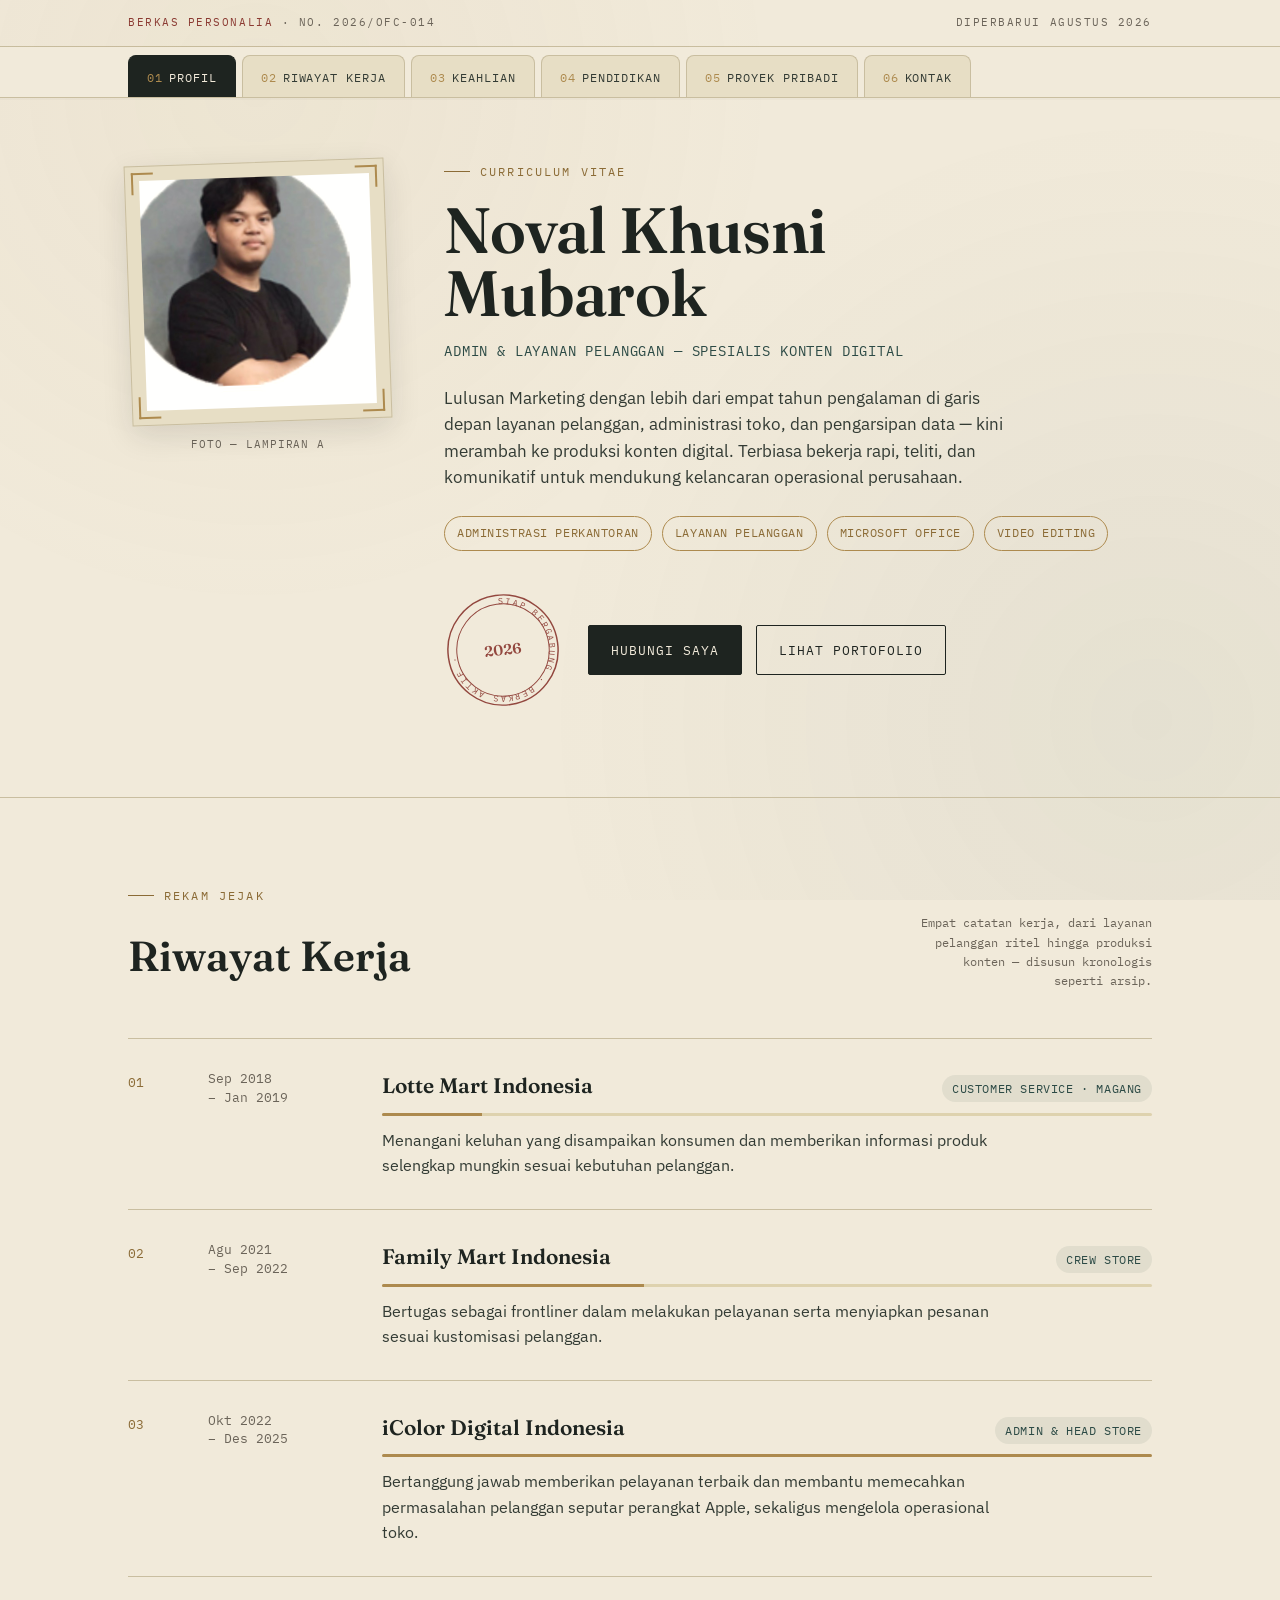
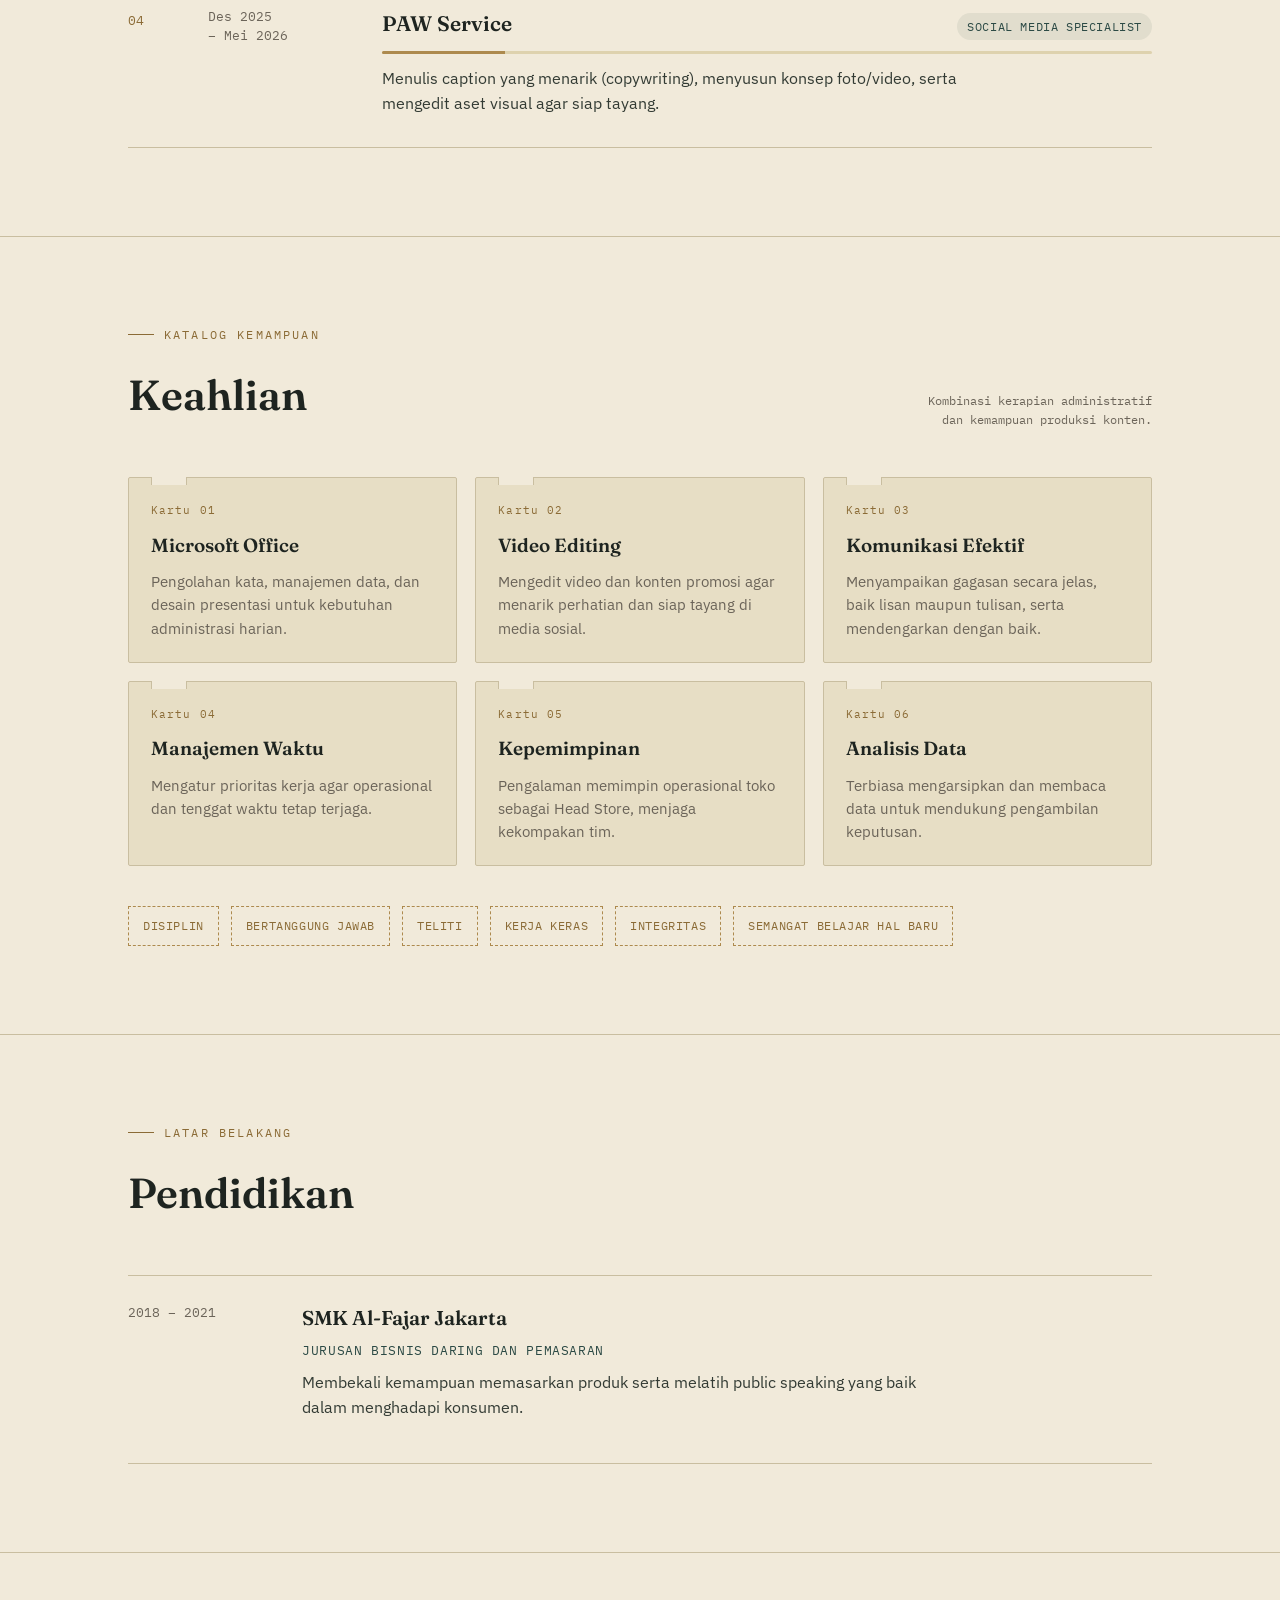
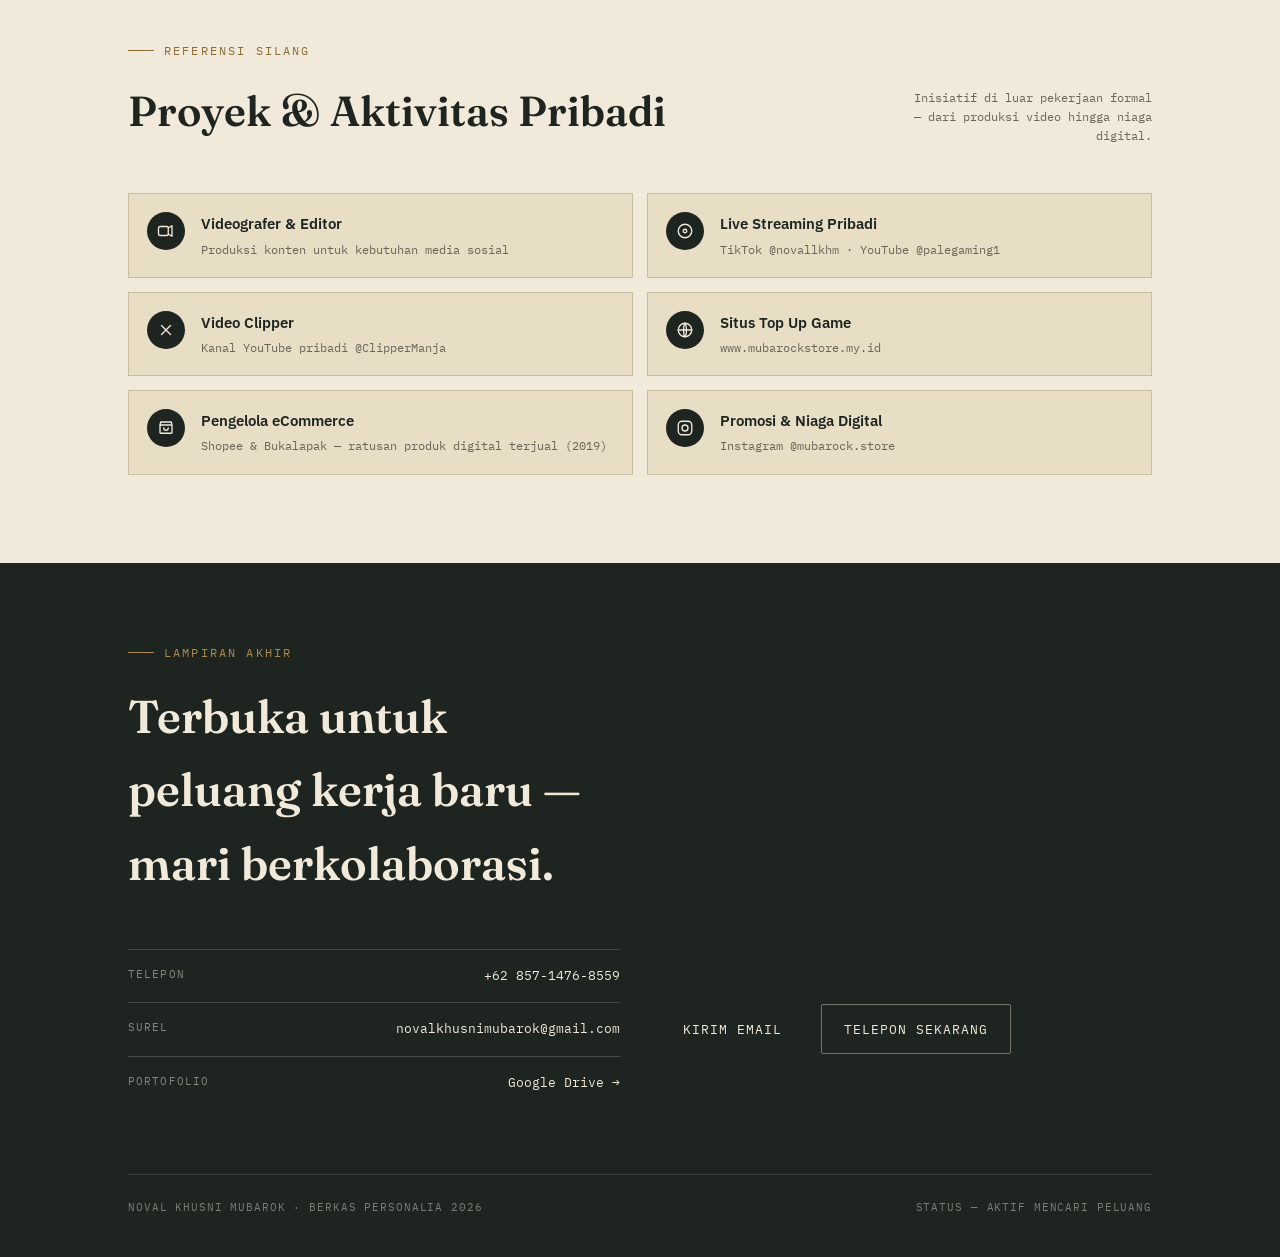
==== index.html @ 86406332 "Add files via upload" ====
<!DOCTYPE html>
<html lang="id">
<head>
<meta charset="UTF-8">
<meta name="viewport" content="width=device-width, initial-scale=1.0">
<title>Noval Khusni Mubarok — Berkas Personalia</title>
<link rel="preconnect" href="https://fonts.googleapis.com">
<link rel="preconnect" href="https://fonts.gstatic.com" crossorigin>
<link href="https://fonts.googleapis.com/css2?family=Fraunces:ital,opsz,wght@0,9..144,300;0,9..144,450;0,9..144,600;0,9..144,700;1,9..144,450;1,9..144,600&family=IBM+Plex+Mono:wght@400;500;600&family=IBM+Plex+Sans:wght@400;500;600;700&display=swap" rel="stylesheet">
<link rel="stylesheet" href="style.css">
</head>
<body>

<div class="filehead">
  <div class="wrap">
    <div class="tag-left"><span>Berkas Personalia</span> · No. 2026/OFC-014</div>
    <div>Diperbarui Agustus 2026</div>
  </div>
</div>

<nav class="tabs" id="tabsNav">
  <div class="wrap">
    <a href="#profil" class="tab active" data-target="profil"><span class="num">01</span>Profil</a>
    <a href="#riwayat" class="tab" data-target="riwayat"><span class="num">02</span>Riwayat Kerja</a>
    <a href="#keahlian" class="tab" data-target="keahlian"><span class="num">03</span>Keahlian</a>
    <a href="#pendidikan" class="tab" data-target="pendidikan"><span class="num">04</span>Pendidikan</a>
    <a href="#proyek" class="tab" data-target="proyek"><span class="num">05</span>Proyek Pribadi</a>
    <a href="#kontak" class="tab" data-target="kontak"><span class="num">06</span>Kontak</a>
  </div>
</nav>

<main>

  <!-- ===== PROFIL / HERO ===== -->
  <section id="profil" class="hero">
    <div class="wrap">
      <div class="grid">
        <div class="reveal is-visible">
          <div class="photo-mount">
            <img src="photo.jpg" alt="Foto Noval Khusni Mubarok">
            <span class="corner tl"></span><span class="corner tr"></span>
            <span class="corner bl"></span><span class="corner br"></span>
          </div>
          <div class="photo-caption">Foto — Lampiran A</div>
        </div>
        <div>
          <div class="eyebrow">Curriculum Vitae</div>
          <h1>Noval Khusni<br>Mubarok</h1>
          <div class="role">Admin &amp; Layanan Pelanggan — Spesialis Konten Digital</div>
          <p class="bio">Lulusan Marketing dengan lebih dari empat tahun pengalaman di garis depan layanan pelanggan, administrasi toko, dan pengarsipan data — kini merambah ke produksi konten digital. Terbiasa bekerja rapi, teliti, dan komunikatif untuk mendukung kelancaran operasional perusahaan.</p>
          <div class="chip-row">
            <span class="chip">Administrasi Perkantoran</span>
            <span class="chip">Layanan Pelanggan</span>
            <span class="chip">Microsoft Office</span>
            <span class="chip">Video Editing</span>
          </div>
          <div class="hero-foot">
            <svg class="stamp" viewBox="0 0 120 120">
              <circle cx="60" cy="60" r="56" stroke-width="1.5"></circle>
              <circle cx="60" cy="60" r="47" stroke-width="1"></circle>
              <path id="curve" d="M 60,13 A 47,47 0 1 1 59.9,13" fill="none"></path>
              <text><textPath href="#curve" startOffset="2">SIAP BERGABUNG · BERKAS AKTIF ·</textPath></text>
              <text x="60" y="65" text-anchor="middle" class="center-txt">2026</text>
            </svg>
            <div style="display:flex; gap:14px; flex-wrap:wrap;">
              <a class="btn" href="#kontak">Hubungi Saya</a>
              <a class="btn ghost" href="https://drive.google.com/drive/folders/1GbM7KE7v0NohRCS1TluLR4xJBZ6TYh8P" target="_blank" rel="noopener">Lihat Portofolio</a>
            </div>
          </div>
        </div>
      </div>
    </div>
  </section>

  <!-- ===== RIWAYAT KERJA ===== -->
  <section id="riwayat">
    <div class="wrap">
      <div class="sec-head reveal">
        <div>
          <div class="eyebrow">Rekam Jejak</div>
          <h2>Riwayat Kerja</h2>
        </div>
        <div class="sec-note">Empat catatan kerja, dari layanan pelanggan ritel hingga produksi konten — disusun kronologis seperti arsip.</div>
      </div>

      <div class="ledger">
        <div class="entry reveal" style="--w:13%">
          <div class="idx">01</div>
          <div class="when">Sep 2018<br>–&nbsp;Jan 2019</div>
          <div>
            <div class="role-line">
              <h3>Lotte Mart Indonesia</h3>
              <span class="org">Customer Service · Magang</span>
            </div>
            <div class="bar"><i></i></div>
            <p>Menangani keluhan yang disampaikan konsumen dan memberikan informasi produk selengkap mungkin sesuai kebutuhan pelanggan.</p>
          </div>
        </div>

        <div class="entry reveal" style="--w:34%">
          <div class="idx">02</div>
          <div class="when">Agu 2021<br>–&nbsp;Sep 2022</div>
          <div>
            <div class="role-line">
              <h3>Family Mart Indonesia</h3>
              <span class="org">Crew Store</span>
            </div>
            <div class="bar"><i></i></div>
            <p>Bertugas sebagai frontliner dalam melakukan pelayanan serta menyiapkan pesanan sesuai kustomisasi pelanggan.</p>
          </div>
        </div>

        <div class="entry reveal" style="--w:100%">
          <div class="idx">03</div>
          <div class="when">Okt 2022<br>–&nbsp;Des 2025</div>
          <div>
            <div class="role-line">
              <h3>iColor Digital Indonesia</h3>
              <span class="org">Admin &amp; Head Store</span>
            </div>
            <div class="bar"><i></i></div>
            <p>Bertanggung jawab memberikan pelayanan terbaik dan membantu memecahkan permasalahan pelanggan seputar perangkat Apple, sekaligus mengelola operasional toko.</p>
          </div>
        </div>

        <div class="entry reveal" style="--w:16%">
          <div class="idx">04</div>
          <div class="when">Des 2025<br>–&nbsp;Mei 2026</div>
          <div>
            <div class="role-line">
              <h3>PAW Service</h3>
              <span class="org">Social Media Specialist</span>
            </div>
            <div class="bar"><i></i></div>
            <p>Menulis caption yang menarik (copywriting), menyusun konsep foto/video, serta mengedit aset visual agar siap tayang.</p>
          </div>
        </div>
      </div>
    </div>
  </section>

  <!-- ===== KEAHLIAN ===== -->
  <section id="keahlian">
    <div class="wrap">
      <div class="sec-head reveal">
        <div>
          <div class="eyebrow">Katalog Kemampuan</div>
          <h2>Keahlian</h2>
        </div>
        <div class="sec-note">Kombinasi kerapian administratif dan kemampuan produksi konten.</div>
      </div>

      <div class="catalog">
        <div class="card reveal"><div class="n">Kartu 01</div><h3>Microsoft Office</h3><p>Pengolahan kata, manajemen data, dan desain presentasi untuk kebutuhan administrasi harian.</p></div>
        <div class="card reveal"><div class="n">Kartu 02</div><h3>Video Editing</h3><p>Mengedit video dan konten promosi agar menarik perhatian dan siap tayang di media sosial.</p></div>
        <div class="card reveal"><div class="n">Kartu 03</div><h3>Komunikasi Efektif</h3><p>Menyampaikan gagasan secara jelas, baik lisan maupun tulisan, serta mendengarkan dengan baik.</p></div>
        <div class="card reveal"><div class="n">Kartu 04</div><h3>Manajemen Waktu</h3><p>Mengatur prioritas kerja agar operasional dan tenggat waktu tetap terjaga.</p></div>
        <div class="card reveal"><div class="n">Kartu 05</div><h3>Kepemimpinan</h3><p>Pengalaman memimpin operasional toko sebagai Head Store, menjaga kekompakan tim.</p></div>
        <div class="card reveal"><div class="n">Kartu 06</div><h3>Analisis Data</h3><p>Terbiasa mengarsipkan dan membaca data untuk mendukung pengambilan keputusan.</p></div>
      </div>

      <div class="traits reveal" style="margin-top:40px;">
        <span class="trait">Disiplin</span>
        <span class="trait">Bertanggung Jawab</span>
        <span class="trait">Teliti</span>
        <span class="trait">Kerja Keras</span>
        <span class="trait">Integritas</span>
        <span class="trait">Semangat Belajar Hal Baru</span>
      </div>
    </div>
  </section>

  <!-- ===== PENDIDIKAN ===== -->
  <section id="pendidikan">
    <div class="wrap">
      <div class="sec-head reveal">
        <div>
          <div class="eyebrow">Latar Belakang</div>
          <h2>Pendidikan</h2>
        </div>
      </div>
      <div class="edu reveal">
        <div class="when">2018 – 2021</div>
        <div>
          <h3>SMK Al-Fajar Jakarta</h3>
          <div class="major">Jurusan Bisnis Daring dan Pemasaran</div>
          <p>Membekali kemampuan memasarkan produk serta melatih public speaking yang baik dalam menghadapi konsumen.</p>
        </div>
      </div>
    </div>
  </section>

  <!-- ===== PROYEK PRIBADI ===== -->
  <section id="proyek">
    <div class="wrap">
      <div class="sec-head reveal">
        <div>
          <div class="eyebrow">Referensi Silang</div>
          <h2>Proyek &amp; Aktivitas Pribadi</h2>
        </div>
        <div class="sec-note">Inisiatif di luar pekerjaan formal — dari produksi video hingga niaga digital.</div>
      </div>

      <div class="rolodex">
        <div class="ref reveal">
          <div class="ic"><svg viewBox="0 0 24 24" stroke-width="1.8"><path d="M15 8l5-3v14l-5-3M4 6h9a2 2 0 0 1 2 2v8a2 2 0 0 1-2 2H4a2 2 0 0 1-2-2V8a2 2 0 0 1 2-2Z" stroke-linecap="round" stroke-linejoin="round"/></svg></div>
          <div class="body"><b>Videografer &amp; Editor</b><span>Produksi konten untuk kebutuhan media sosial</span></div>
        </div>
        <div class="ref reveal">
          <div class="ic"><svg viewBox="0 0 24 24" stroke-width="1.8"><circle cx="12" cy="12" r="9"/><circle cx="12" cy="12" r="2.4" fill="currentColor"/></svg></div>
          <div class="body"><b>Live Streaming Pribadi</b><span>TikTok @novallkhm · YouTube @palegaming1</span></div>
        </div>
        <div class="ref reveal">
          <div class="ic"><svg viewBox="0 0 24 24" stroke-width="1.8"><path d="M6 6l12 12M18 6L6 18" stroke-linecap="round"/></svg></div>
          <div class="body"><b>Video Clipper</b><span>Kanal YouTube pribadi @ClipperManja</span></div>
        </div>
        <div class="ref reveal">
          <div class="ic"><svg viewBox="0 0 24 24" stroke-width="1.8"><circle cx="12" cy="12" r="9"/><path d="M3 12h18M12 3c2.5 2.7 2.5 15.3 0 18M12 3c-2.5 2.7-2.5 15.3 0 18" stroke-linecap="round"/></svg></div>
          <div class="body"><b>Situs Top Up Game</b><span>www.mubarockstore.my.id</span></div>
        </div>
        <div class="ref reveal">
          <div class="ic"><svg viewBox="0 0 24 24" stroke-width="1.8"><path d="M4 8l1-4h14l1 4M4 8h16M4 8v10a1 1 0 0 0 1 1h14a1 1 0 0 0 1-1V8M9 12a3 3 0 0 0 6 0" stroke-linecap="round" stroke-linejoin="round"/></svg></div>
          <div class="body"><b>Pengelola eCommerce</b><span>Shopee &amp; Bukalapak — ratusan produk digital terjual (2019)</span></div>
        </div>
        <div class="ref reveal">
          <div class="ic"><svg viewBox="0 0 24 24" stroke-width="1.8"><rect x="3" y="3" width="18" height="18" rx="5"/><circle cx="12" cy="12" r="4"/><circle cx="17.2" cy="6.8" r="1" fill="currentColor" stroke="none"/></svg></div>
          <div class="body"><b>Promosi &amp; Niaga Digital</b><span>Instagram @mubarock.store</span></div>
        </div>
      </div>
    </div>
  </section>

</main>

<!-- ===== FOOTER / KONTAK ===== -->
<footer id="kontak">
  <div class="wrap">
    <div class="eyebrow">Lampiran Akhir</div>
    <h2>Terbuka untuk peluang kerja baru — mari berkolaborasi.</h2>

    <div class="contact-grid">
      <div>
        <div class="cline"><span>Telepon</span><a href="tel:+628574768559">+62 857-1476-8559</a></div>
        <div class="cline"><span>Surel</span><a href="mailto:novalkhusnimubarok@gmail.com">novalkhusnimubarok@gmail.com</a></div>
        <div class="cline"><span>Portofolio</span><a href="https://drive.google.com/drive/folders/1GbM7KE7v0NohRCS1TluLR4xJBZ6TYh8P" target="_blank" rel="noopener">Google Drive →</a></div>
      </div>
      <div style="display:flex; align-items:center; justify-content:flex-start; gap:16px; flex-wrap:wrap;">
        <a class="btn" href="mailto:novalkhusnimubarok@gmail.com">Kirim Email</a>
        <a class="btn ghost" href="tel:+628574768559">Telepon Sekarang</a>
      </div>
    </div>

    <div class="bottom-bar">
      <span>Noval Khusni Mubarok · Berkas Personalia 2026</span>
      <span>Status — Aktif Mencari Peluang</span>
    </div>
  </div>
</footer>


<script src="app.js"></script>

</body>
</html>
---- style.css ----
:root{
    --ink:#1E2420;
    --ink-soft:#333B34;
    --paper:#F1EADA;
    --paper-2:#E7DEC5;
    --paper-3:#DED2AE;
    --brass:#AD8A4E;
    --brass-dark:#8B6B36;
    --teal:#2C4A45;
    --stamp:#8B3A32;
    --line:#C9BEA0;
    --muted:#6B6459;
    --shadow: 0 10px 30px rgba(30,36,32,0.12);
  }

  *{box-sizing:border-box;}
  html{scroll-behavior:smooth;}
  @media (prefers-reduced-motion: reduce){
    html{scroll-behavior:auto;}
    *{animation-duration:0.01ms !important; animation-iteration-count:1 !important; transition-duration:0.01ms !important;}
  }

  body{
    margin:0;
    background:var(--paper);
    color:var(--ink);
    font-family:'IBM Plex Sans', sans-serif;
    font-size:16px;
    line-height:1.6;
    -webkit-font-smoothing:antialiased;
  }

  a{color:inherit;}
  ::selection{background:var(--brass); color:var(--paper);}

  a:focus-visible, button:focus-visible, .tab:focus-visible{
    outline:2px solid var(--stamp);
    outline-offset:3px;
    border-radius:2px;
  }

  /* faint paper texture */
  body::before{
    content:"";
    position:fixed; inset:0;
    background-image:
      radial-gradient(circle at 20% 10%, rgba(173,138,78,0.06), transparent 40%),
      radial-gradient(circle at 90% 80%, rgba(44,74,69,0.06), transparent 45%);
    pointer-events:none;
    z-index:0;
  }

  .wrap{max-width:1080px; margin:0 auto; padding:0 28px; position:relative; z-index:1;}

  /* ===== Header / file strip ===== */
  .filehead{
    border-bottom:1px solid var(--line);
    font-family:'IBM Plex Mono', monospace;
    font-size:11px;
    letter-spacing:0.14em;
    text-transform:uppercase;
    color:var(--muted);
    padding:14px 0;
  }
  .filehead .wrap{display:flex; justify-content:space-between; align-items:center; gap:16px; flex-wrap:wrap;}
  .filehead .tag-left span{color:var(--stamp);}

  /* ===== Sticky folder-tab nav ===== */
  nav.tabs{
    position:sticky; top:0; z-index:50;
    background:var(--paper);
    border-bottom:1px solid var(--line);
    box-shadow:0 2px 0 rgba(0,0,0,0.02);
  }
  nav.tabs .wrap{
    display:flex; gap:6px; overflow-x:auto; padding-top:0;
    scrollbar-width:thin;
  }
  nav.tabs .wrap::-webkit-scrollbar{height:4px;}
  nav.tabs .wrap::-webkit-scrollbar-thumb{background:var(--paper-3);}

  .tab{
    position:relative;
    flex:0 0 auto;
    font-family:'IBM Plex Mono', monospace;
    font-size:12px;
    letter-spacing:0.08em;
    text-transform:uppercase;
    text-decoration:none;
    color:var(--ink-soft);
    background:var(--paper-2);
    padding:12px 18px 10px;
    border-radius:8px 8px 0 0;
    border:1px solid var(--line);
    border-bottom:none;
    margin-top:8px;
    transition:background .25s ease, color .25s ease, transform .2s ease;
    white-space:nowrap;
  }
  .tab:hover{background:var(--paper-3); transform:translateY(-2px);}
  .tab.active{
    background:var(--ink);
    color:var(--paper);
    border-color:var(--ink);
  }
  .tab .num{color:var(--brass); margin-right:6px;}
  .tab.active .num{color:var(--brass);}

  section{padding:88px 0; position:relative; border-bottom:1px solid var(--line);}
  section:last-of-type{border-bottom:none;}

  .eyebrow{
    font-family:'IBM Plex Mono', monospace;
    font-size:12px;
    letter-spacing:0.18em;
    text-transform:uppercase;
    color:var(--brass-dark);
    display:flex; align-items:center; gap:10px;
    margin-bottom:18px;
  }
  .eyebrow::before{
    content:"";
    width:26px; height:1px; background:var(--brass-dark);
  }

  h1,h2,h3{font-family:'Fraunces', serif; font-weight:600; margin:0; color:var(--ink);}

  /* ===== HERO ===== */
  .hero{padding-top:64px;}
  .hero .grid{
    display:grid;
    grid-template-columns:260px 1fr;
    gap:56px;
    align-items:start;
  }
  .photo-mount{
    position:relative;
    width:100%;
    aspect-ratio:1/1;
    background:var(--paper-2);
    padding:14px;
    border:1px solid var(--line);
    box-shadow:var(--shadow);
    transform:rotate(-2deg);
  }
  .photo-mount img{
    width:100%; height:100%; object-fit:cover;
    display:block;
    filter:sepia(8%) saturate(92%);
  }
  .corner{
    position:absolute; width:22px; height:22px;
    border-color:var(--brass);
  }
  .corner.tl{top:6px; left:6px; border-top:2px solid var(--brass); border-left:2px solid var(--brass);}
  .corner.tr{top:6px; right:6px; border-top:2px solid var(--brass); border-right:2px solid var(--brass);}
  .corner.bl{bottom:6px; left:6px; border-bottom:2px solid var(--brass); border-left:2px solid var(--brass);}
  .corner.br{bottom:6px; right:6px; border-bottom:2px solid var(--brass); border-right:2px solid var(--brass);}
  .photo-caption{
    margin-top:14px;
    font-family:'IBM Plex Mono', monospace;
    font-size:11px;
    letter-spacing:0.08em;
    color:var(--muted);
    text-align:center;
    text-transform:uppercase;
  }

  .hero h1{
    font-size:clamp(40px, 6vw, 64px);
    line-height:0.98;
    letter-spacing:-0.01em;
  }
  .hero .role{
    font-family:'IBM Plex Mono', monospace;
    font-size:14px;
    letter-spacing:0.06em;
    color:var(--teal);
    margin-top:16px;
    text-transform:uppercase;
  }
  .hero .bio{
    margin-top:22px;
    max-width:56ch;
    color:var(--ink-soft);
    font-size:16.5px;
  }
  .chip-row{display:flex; flex-wrap:wrap; gap:10px; margin-top:26px;}
  .chip{
    font-family:'IBM Plex Mono', monospace;
    font-size:11.5px;
    letter-spacing:0.05em;
    text-transform:uppercase;
    border:1px solid var(--brass);
    color:var(--brass-dark);
    padding:7px 12px;
    border-radius:999px;
  }

  .hero-foot{
    margin-top:40px;
    display:flex;
    align-items:center;
    gap:26px;
    flex-wrap:wrap;
  }
  .stamp{
    width:118px; height:118px;
    flex:0 0 auto;
    transform:rotate(-8deg);
    opacity:0.92;
  }
  .stamp text{
    font-family:'IBM Plex Mono', monospace;
    font-size:8.6px;
    letter-spacing:2px;
    fill:var(--stamp);
    text-transform:uppercase;
  }
  .stamp circle{fill:none; stroke:var(--stamp); }
  .stamp .center-txt{
    font-family:'Fraunces', serif;
    font-size:15px;
    font-weight:600;
    text-transform:none;
    letter-spacing:0;
  }

  .btn{
    display:inline-flex;
    align-items:center;
    gap:10px;
    background:var(--ink);
    color:var(--paper) !important;
    text-decoration:none;
    padding:14px 22px;
    font-family:'IBM Plex Mono', monospace;
    font-size:12.5px;
    letter-spacing:0.08em;
    text-transform:uppercase;
    border-radius:2px;
    transition:background .25s ease, transform .2s ease;
    border:1px solid var(--ink);
  }
  .btn:hover{background:var(--teal); border-color:var(--teal); transform:translateY(-2px);}
  .btn.ghost{
    background:transparent; color:var(--ink) !important; border:1px solid var(--ink);
  }
  .btn.ghost:hover{background:var(--ink); color:var(--paper) !important;}

  /* ===== reveal-on-scroll ===== */
  .reveal{opacity:0; transform:translateY(18px); transition:opacity .6s ease, transform .6s ease;}
  .reveal.is-visible{opacity:1; transform:translateY(0);}

  /* ===== Section headers ===== */
  .sec-head{display:flex; justify-content:space-between; align-items:flex-end; gap:24px; margin-bottom:48px; flex-wrap:wrap;}
  .sec-head h2{font-size:clamp(30px,4vw,42px);}
  .sec-note{font-family:'IBM Plex Mono', monospace; font-size:12px; color:var(--muted); max-width:34ch; text-align:right;}

  /* ===== Ledger / timeline ===== */
  .ledger{border-top:1px solid var(--line);}
  .entry{
    display:grid;
    grid-template-columns:56px 150px 1fr;
    gap:24px;
    padding:30px 0;
    border-bottom:1px solid var(--line);
    align-items:start;
  }
  .entry .idx{
    font-family:'IBM Plex Mono', monospace;
    font-size:13px;
    color:var(--brass-dark);
    padding-top:4px;
  }
  .entry .when{
    font-family:'IBM Plex Mono', monospace;
    font-size:12.5px;
    color:var(--muted);
    line-height:1.5;
  }
  .entry .bar{
    height:3px; background:var(--paper-3); margin-top:10px; border-radius:2px; overflow:hidden;
  }
  .entry .bar i{
    display:block; height:100%; background:var(--brass);
    width:0%; transition:width 1s ease .1s;
  }
  .entry.is-visible .bar i{ width:var(--w); }
  .entry .role-line{display:flex; justify-content:space-between; gap:16px; flex-wrap:wrap; align-items:baseline;}
  .entry h3{font-size:21px; font-weight:600;}
  .entry .org{
    font-family:'IBM Plex Mono', monospace;
    font-size:12px; letter-spacing:0.05em; text-transform:uppercase;
    color:var(--teal);
    background:rgba(44,74,69,0.08);
    padding:4px 10px;
    border-radius:999px;
    white-space:nowrap;
  }
  .entry p{margin:12px 0 0; color:var(--ink-soft); max-width:62ch;}

  /* ===== Skills catalog ===== */
  .catalog{
    display:grid;
    grid-template-columns:repeat(3, 1fr);
    gap:18px;
  }
  .card{
    background:var(--paper-2);
    border:1px solid var(--line);
    border-radius:2px;
    padding:24px 22px 22px;
    position:relative;
  }
  .card::before{
    content:"";
    position:absolute; top:-1px; left:22px;
    width:34px; height:8px;
    background:var(--paper);
    border-left:1px solid var(--line);
    border-right:1px solid var(--line);
  }
  .card .n{
    font-family:'IBM Plex Mono', monospace;
    font-size:11px; color:var(--brass-dark); letter-spacing:0.1em;
  }
  .card h3{font-size:19px; margin-top:10px; font-weight:600;}
  .card p{margin:10px 0 0; font-size:14.5px; color:var(--muted);}

  /* ===== Education ===== */
  .edu{
    display:grid;
    grid-template-columns:150px 1fr;
    gap:24px;
    padding:26px 0;
    border-top:1px solid var(--line);
    border-bottom:1px solid var(--line);
  }
  .edu .when{font-family:'IBM Plex Mono', monospace; font-size:12.5px; color:var(--muted);}
  .edu h3{font-size:20px;}
  .edu .major{color:var(--teal); font-family:'IBM Plex Mono', monospace; font-size:12.5px; text-transform:uppercase; letter-spacing:0.05em; margin-top:6px;}
  .edu p{color:var(--ink-soft); margin-top:10px; max-width:62ch;}

  /* ===== Rolodex / cross reference list ===== */
  .rolodex{
    display:grid;
    grid-template-columns:1fr 1fr;
    gap:14px;
  }
  .ref{
    display:flex;
    gap:16px;
    align-items:flex-start;
    padding:18px;
    border:1px solid var(--line);
    background:var(--paper-2);
    transition:transform .2s ease, box-shadow .2s ease;
  }
  .ref:hover{transform:translateY(-3px); box-shadow:var(--shadow);}
  .ref .ic{
    flex:0 0 auto;
    width:38px; height:38px;
    border-radius:50%;
    background:var(--ink);
    display:flex; align-items:center; justify-content:center;
  }
  .ref .ic svg{width:18px; height:18px; stroke:var(--paper); fill:none;}
  .ref .body b{display:block; font-size:14.5px; font-weight:600;}
  .ref .body span{
    display:block; margin-top:4px; font-family:'IBM Plex Mono', monospace;
    font-size:12px; color:var(--muted);
  }

  /* ===== Traits strip ===== */
  .traits{
    display:flex; flex-wrap:wrap; gap:12px;
    margin-top:8px;
  }
  .trait{
    font-family:'IBM Plex Mono', monospace;
    font-size:12px; letter-spacing:0.05em; text-transform:uppercase;
    padding:9px 14px;
    border:1px dashed var(--brass);
    color:var(--brass-dark);
  }

  /* ===== Footer / back cover ===== */
  footer{
    background:var(--ink);
    color:var(--paper);
    padding:80px 0 40px;
  }
  footer .eyebrow{color:var(--brass);}
  footer .eyebrow::before{background:var(--brass);}
  footer h2{color:var(--paper); font-size:clamp(30px,4.4vw,46px); max-width:16ch;}
  footer .contact-grid{
    display:grid;
    grid-template-columns:1fr 1fr;
    gap:40px;
    margin-top:48px;
  }
  footer .cline{
    border-top:1px solid rgba(241,234,218,0.2);
    padding:16px 0;
    display:flex; justify-content:space-between; gap:16px; flex-wrap:wrap;
    font-family:'IBM Plex Mono', monospace; font-size:13px;
  }
  footer .cline span:first-child{color:rgba(241,234,218,0.5); text-transform:uppercase; font-size:11px; letter-spacing:0.1em;}
  footer .cline a{text-decoration:none;}
  footer .cline a:hover{color:var(--brass);}
  footer .btn.ghost{color:var(--paper) !important; border-color:rgba(241,234,218,0.4);}
  footer .btn.ghost:hover{background:var(--paper); color:var(--ink) !important;}
  .bottom-bar{
    margin-top:64px; padding-top:24px;
    border-top:1px solid rgba(241,234,218,0.15);
    display:flex; justify-content:space-between; flex-wrap:wrap; gap:12px;
    font-family:'IBM Plex Mono', monospace; font-size:11px;
    color:rgba(241,234,218,0.45);
    text-transform:uppercase; letter-spacing:0.08em;
  }

  @media (max-width:820px){
    .hero .grid{grid-template-columns:1fr;}
    .photo-mount{max-width:220px;}
    .entry{grid-template-columns:32px 1fr; }
    .entry .when{grid-column:2; order:1;}
    .entry .role-line, .entry p, .entry .bar{grid-column:2; order:2;}
    .catalog{grid-template-columns:1fr 1fr;}
    .rolodex{grid-template-columns:1fr;}
    footer .contact-grid{grid-template-columns:1fr;}
    .edu{grid-template-columns:1fr; gap:8px;}
  }
  @media (max-width:520px){
    .catalog{grid-template-columns:1fr;}
    .sec-note{display:none;}
  }
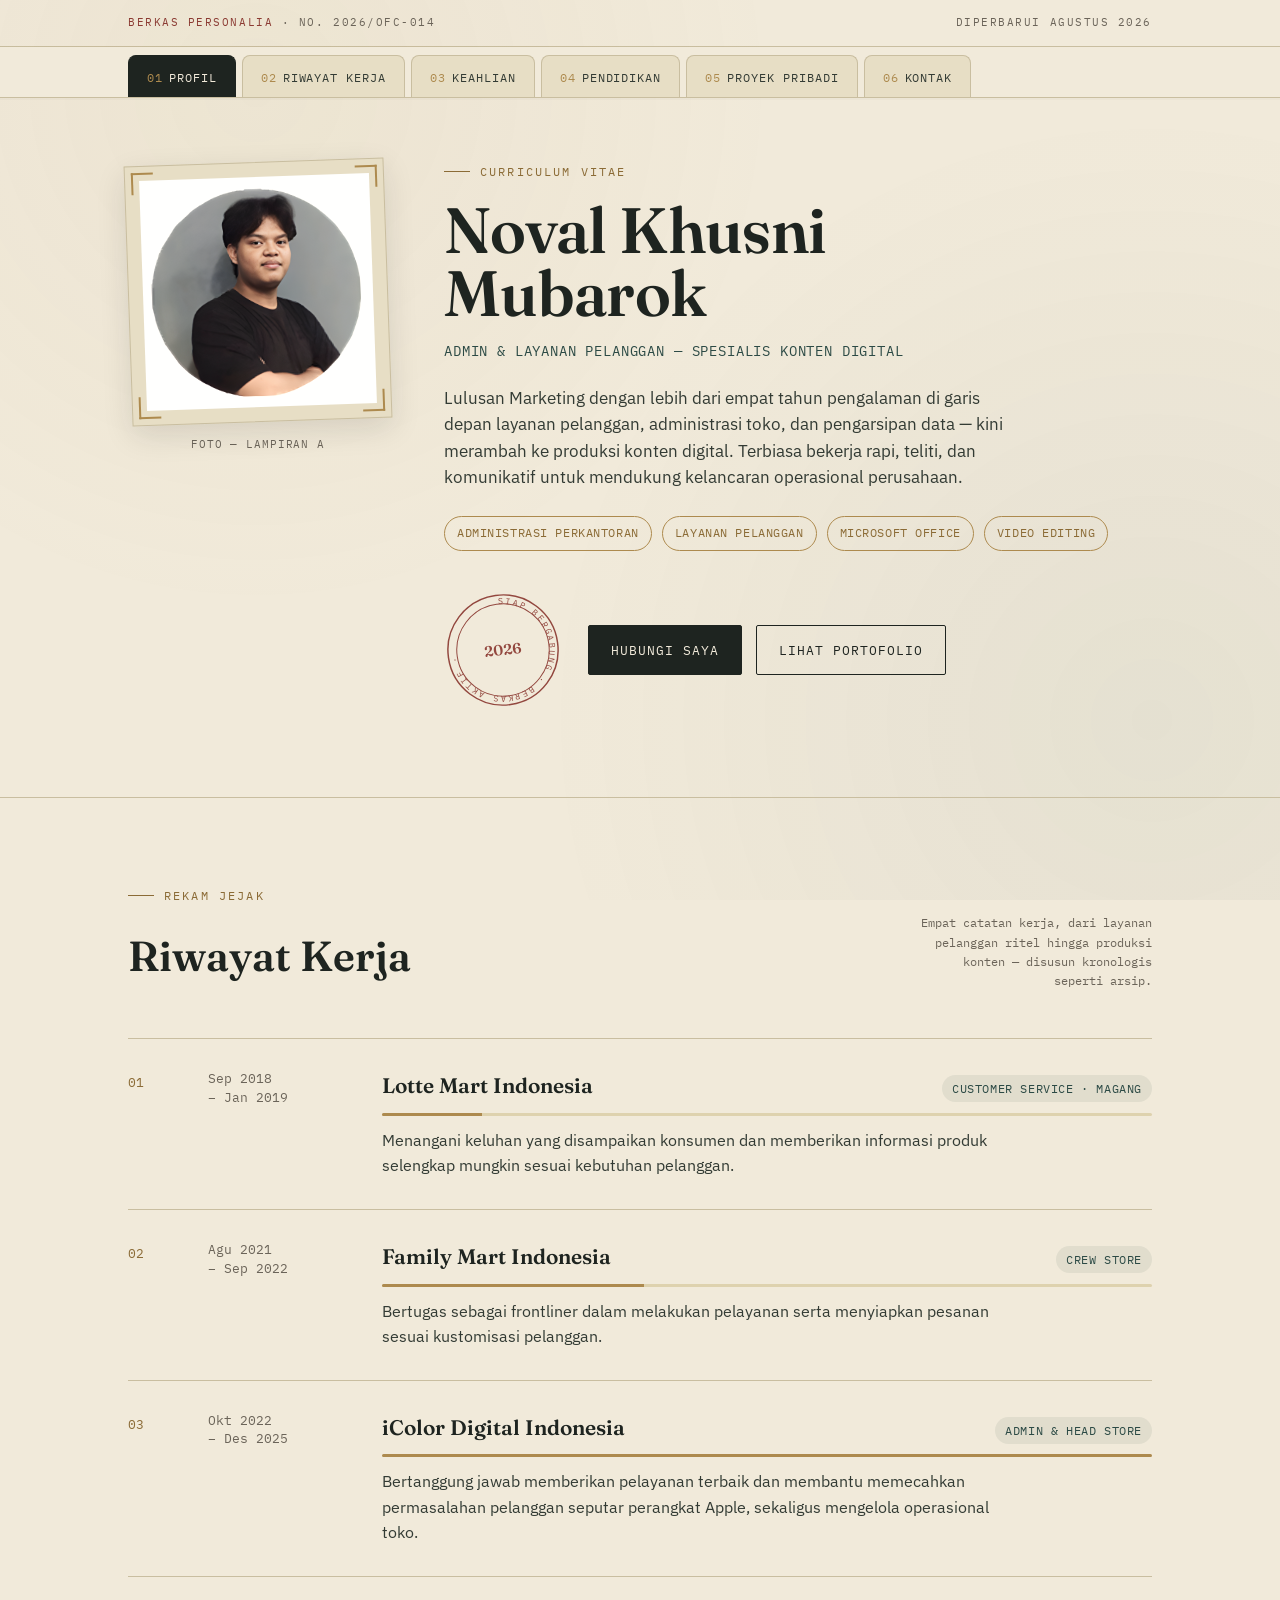
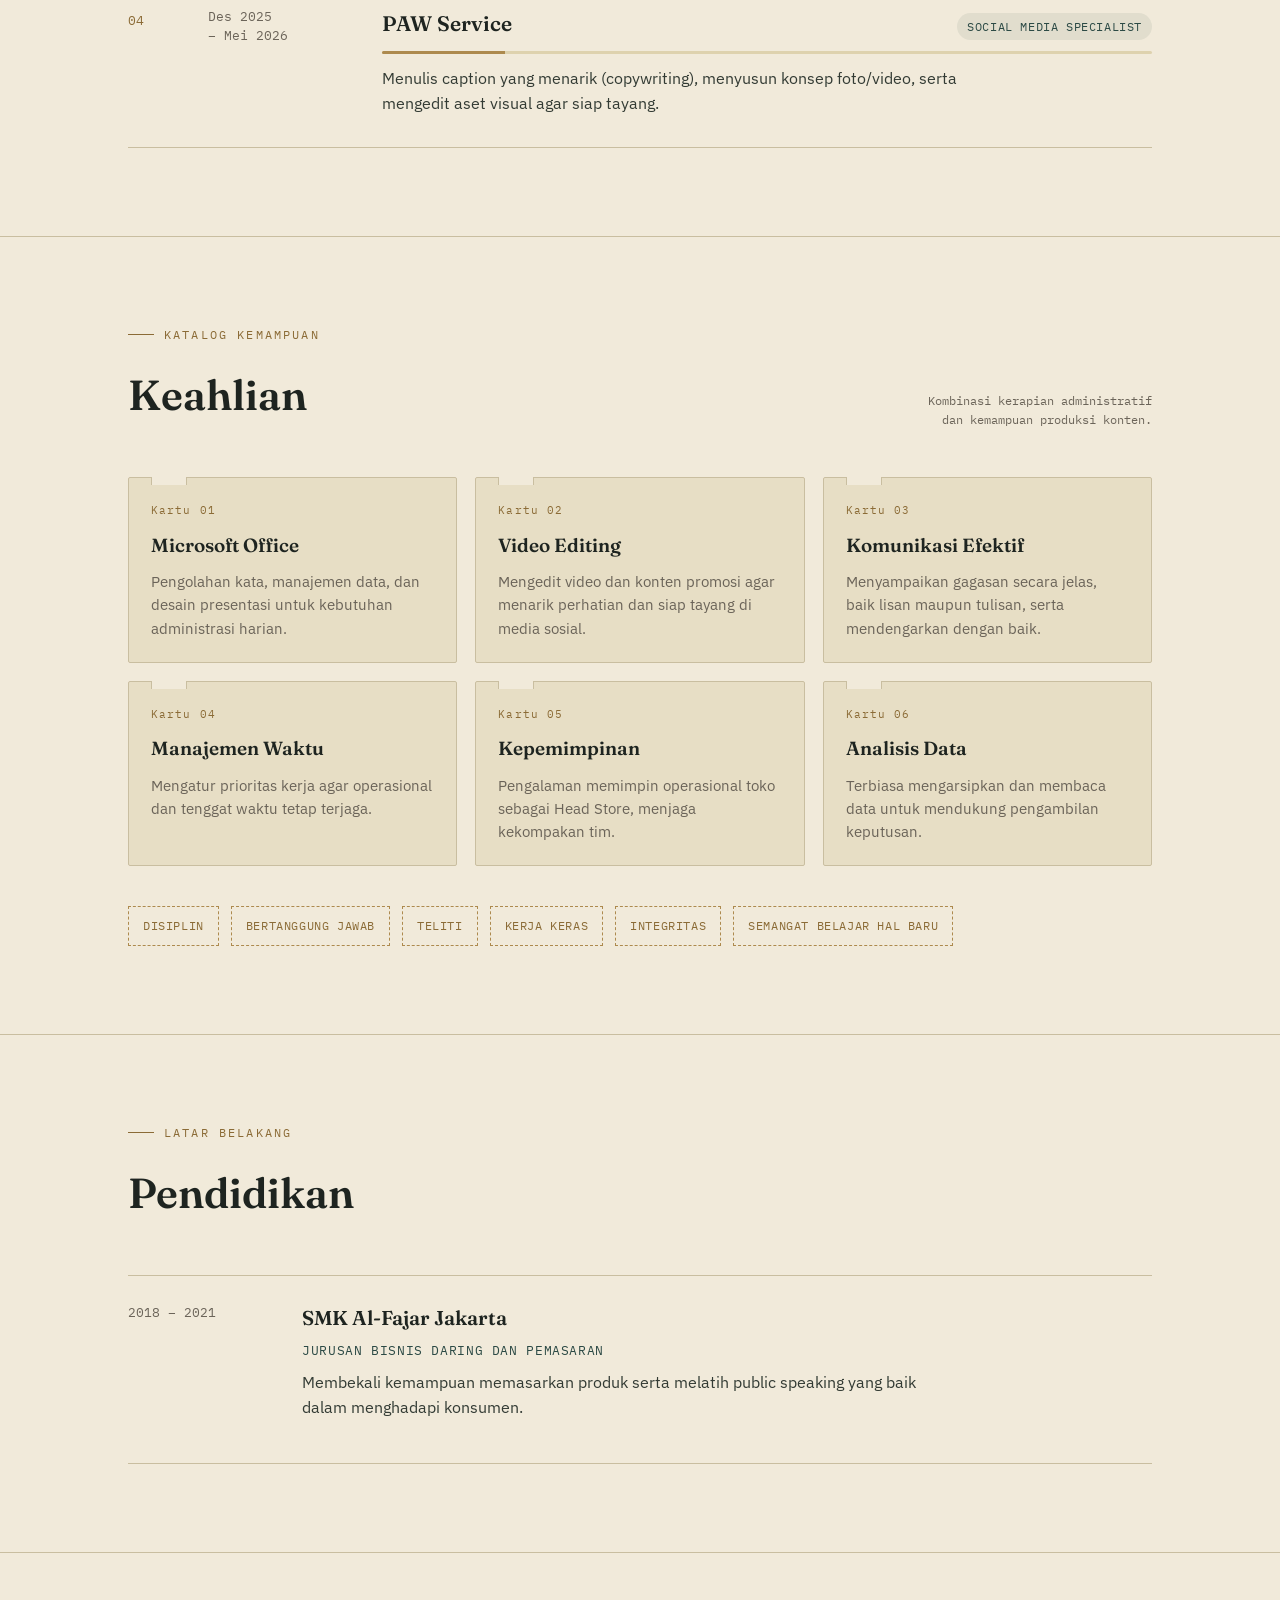
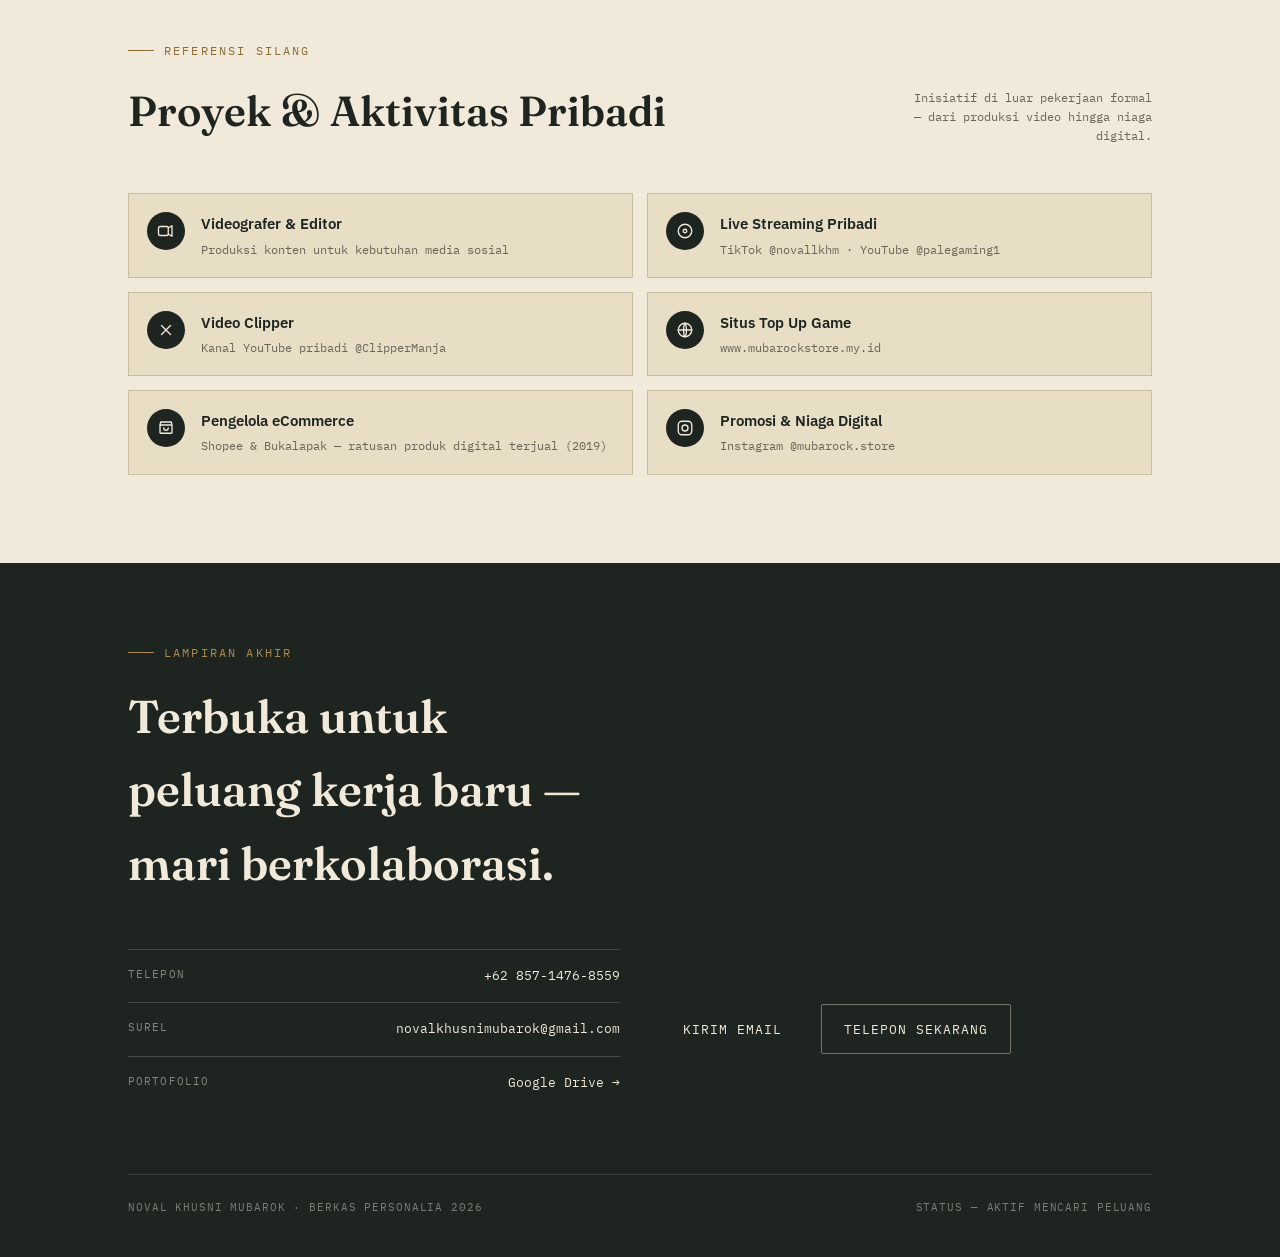
==== commit 4d779fd5: "Change image source from photo.jpg to photo.png" ====
--- a/index.html
+++ b/index.html
@@ -37,7 +37,7 @@
       <div class="grid">
         <div class="reveal is-visible">
           <div class="photo-mount">
-            <img src="photo.jpg" alt="Foto Noval Khusni Mubarok">
+            <img src="photo.png" alt="Foto Noval Khusni Mubarok">
             <span class="corner tl"></span><span class="corner tr"></span>
             <span class="corner bl"></span><span class="corner br"></span>
           </div>
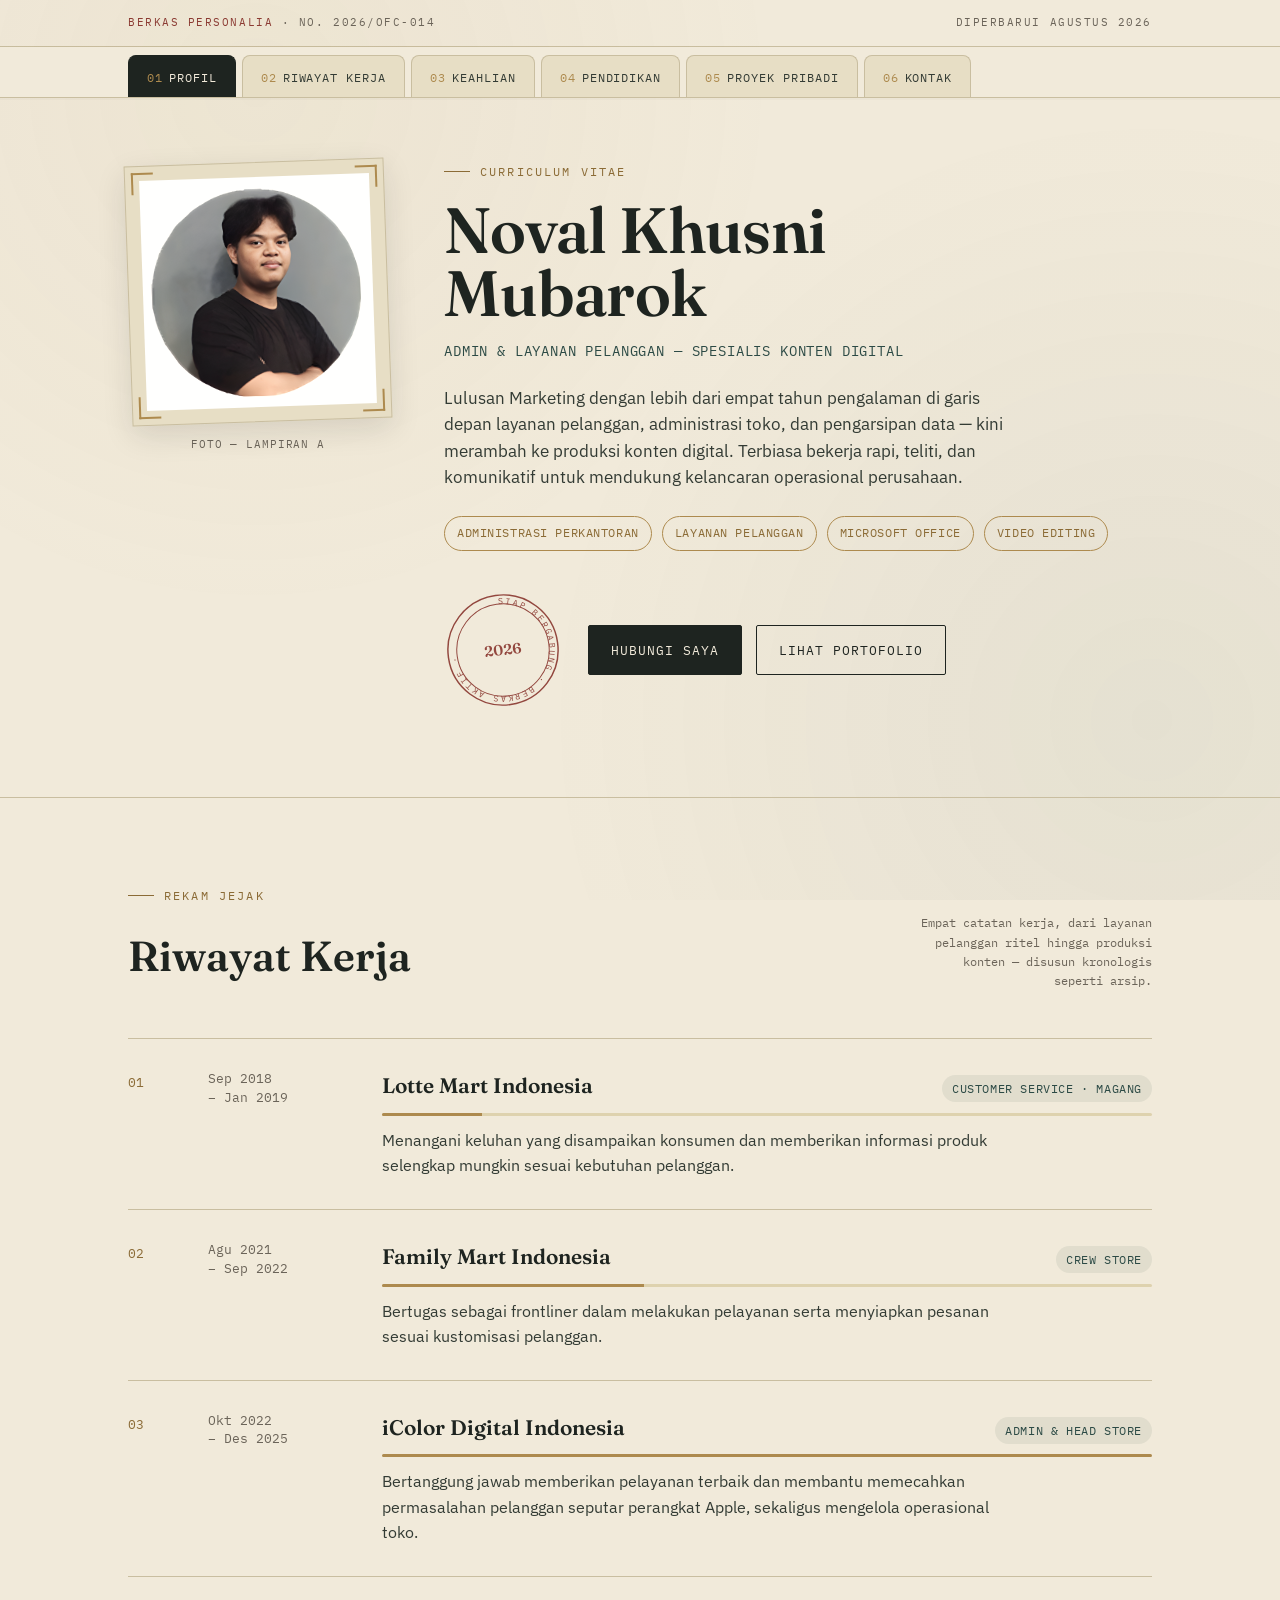
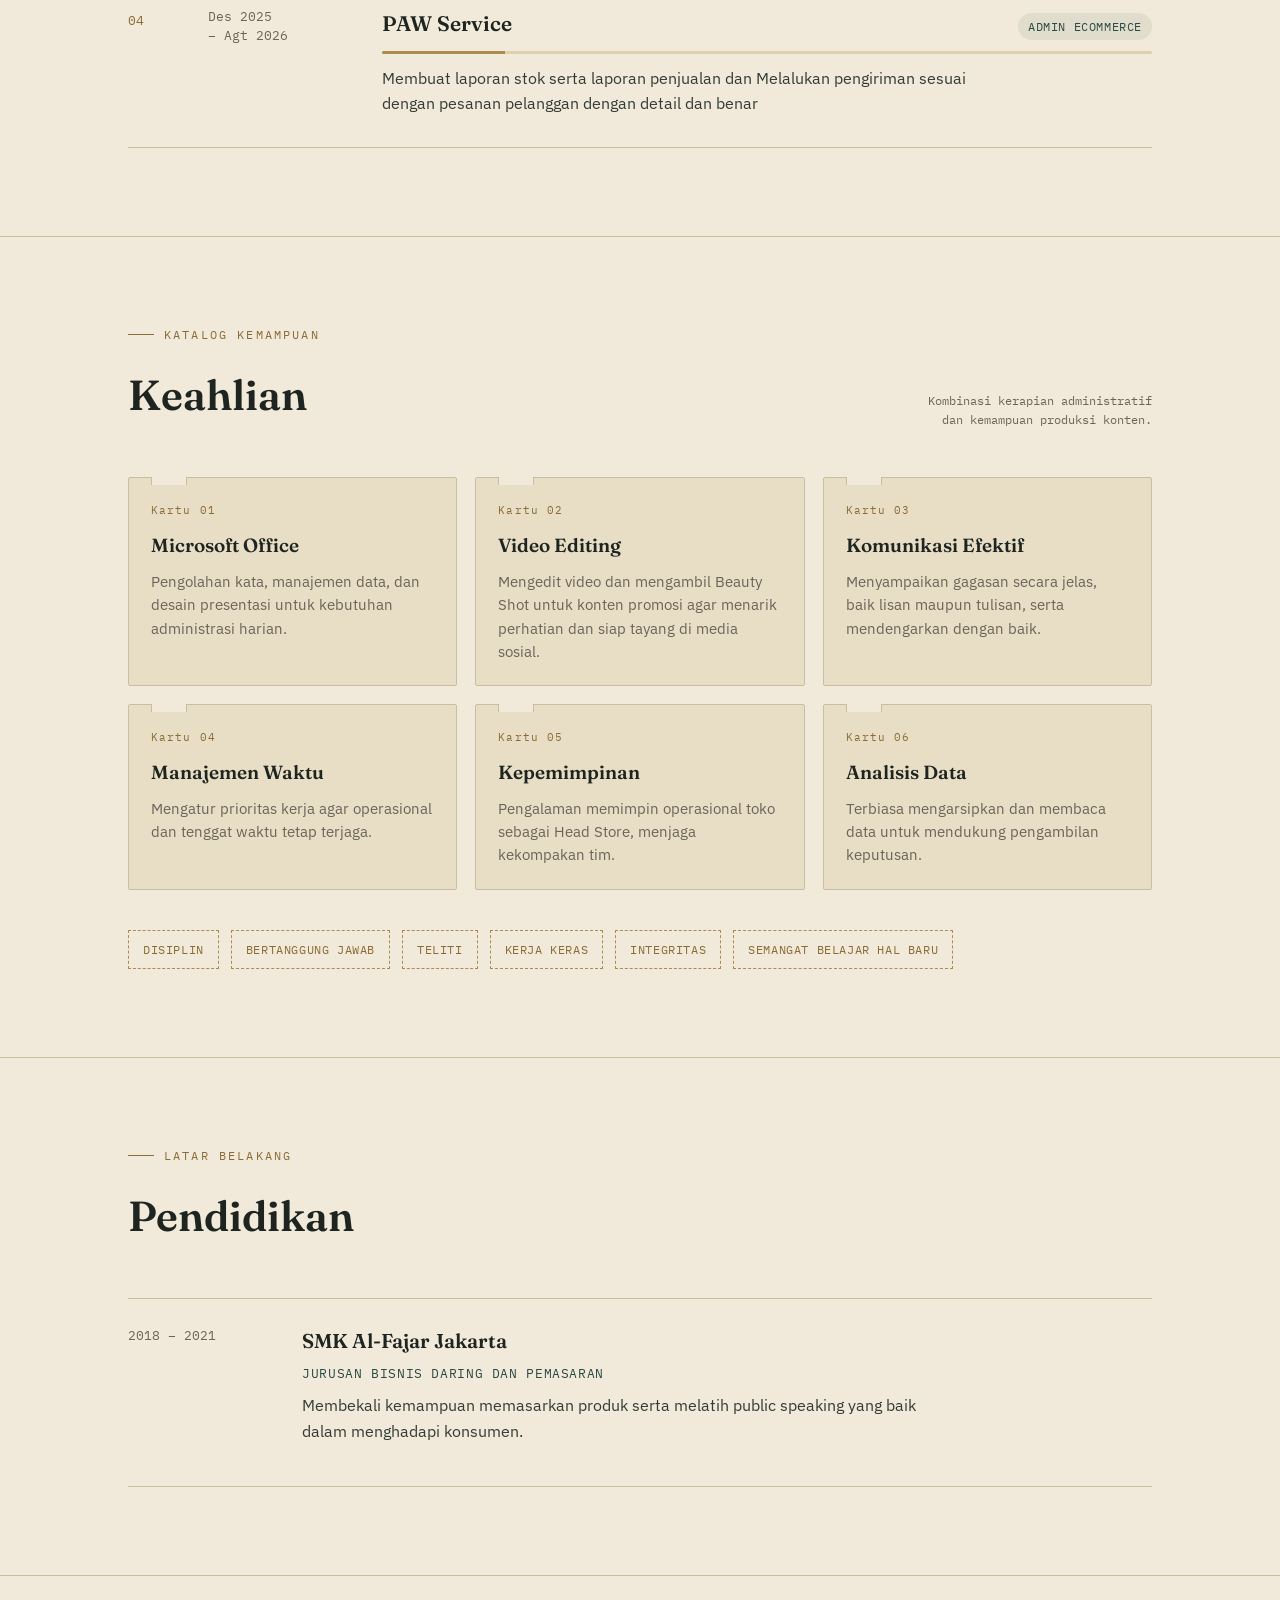
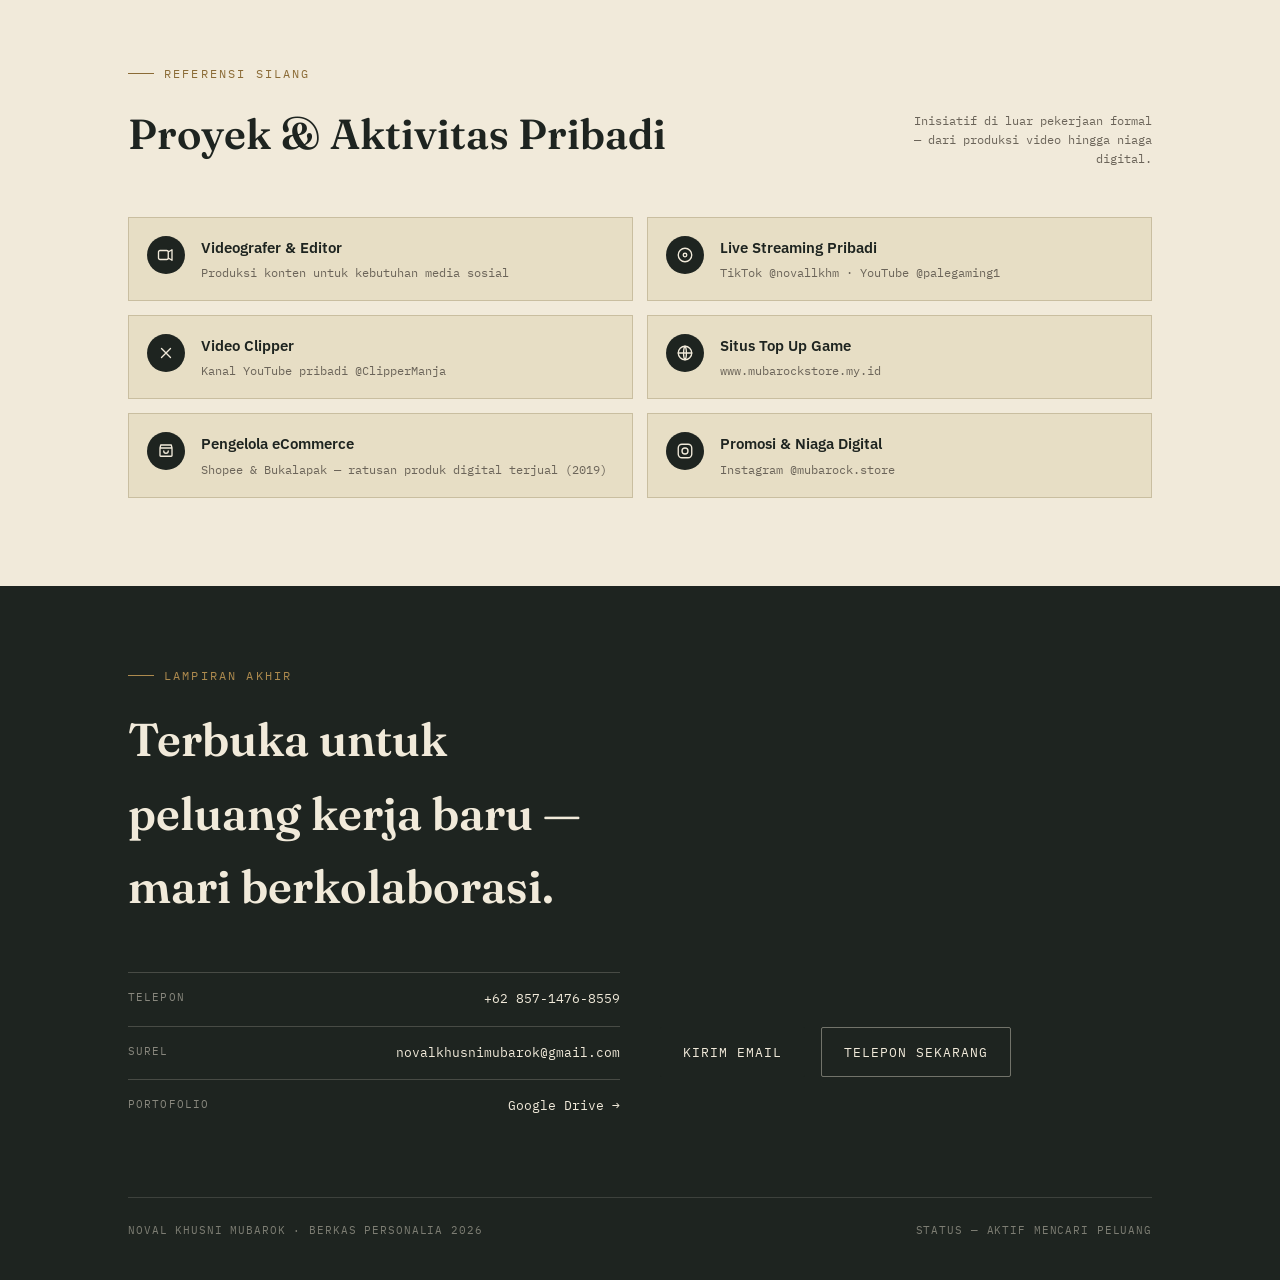
==== commit 3ee8c249: "Add files via upload" ====
--- a/index.html
+++ b/index.html
@@ -15,7 +15,7 @@
   <div class="wrap">
     <div class="tag-left"><span>Berkas Personalia</span> · No. 2026/OFC-014</div>
     <div>Diperbarui Agustus 2026</div>
-  </div>
+  </div>    
 </div>
 
 <nav class="tabs" id="tabsNav">
@@ -125,14 +125,14 @@
 
         <div class="entry reveal" style="--w:16%">
           <div class="idx">04</div>
-          <div class="when">Des 2025<br>–&nbsp;Mei 2026</div>
+          <div class="when">Des 2025<br>–&nbsp;Agt 2026</div>
           <div>
             <div class="role-line">
               <h3>PAW Service</h3>
-              <span class="org">Social Media Specialist</span>
-            </div>
-            <div class="bar"><i></i></div>
-            <p>Menulis caption yang menarik (copywriting), menyusun konsep foto/video, serta mengedit aset visual agar siap tayang.</p>
+              <span class="org">Admin eCommerce</span>
+            </div>
+            <div class="bar"><i></i></div>
+            <p>Membuat laporan stok serta laporan penjualan dan Melalukan pengiriman sesuai dengan pesanan pelanggan dengan detail dan benar</p>
           </div>
         </div>
       </div>
@@ -152,7 +152,7 @@
 
       <div class="catalog">
         <div class="card reveal"><div class="n">Kartu 01</div><h3>Microsoft Office</h3><p>Pengolahan kata, manajemen data, dan desain presentasi untuk kebutuhan administrasi harian.</p></div>
-        <div class="card reveal"><div class="n">Kartu 02</div><h3>Video Editing</h3><p>Mengedit video dan konten promosi agar menarik perhatian dan siap tayang di media sosial.</p></div>
+        <div class="card reveal"><div class="n">Kartu 02</div><h3>Video Editing</h3><p>Mengedit video dan mengambil Beauty Shot untuk konten promosi agar menarik perhatian dan siap tayang di media sosial.</p></div>
         <div class="card reveal"><div class="n">Kartu 03</div><h3>Komunikasi Efektif</h3><p>Menyampaikan gagasan secara jelas, baik lisan maupun tulisan, serta mendengarkan dengan baik.</p></div>
         <div class="card reveal"><div class="n">Kartu 04</div><h3>Manajemen Waktu</h3><p>Mengatur prioritas kerja agar operasional dan tenggat waktu tetap terjaga.</p></div>
         <div class="card reveal"><div class="n">Kartu 05</div><h3>Kepemimpinan</h3><p>Pengalaman memimpin operasional toko sebagai Head Store, menjaga kekompakan tim.</p></div>
